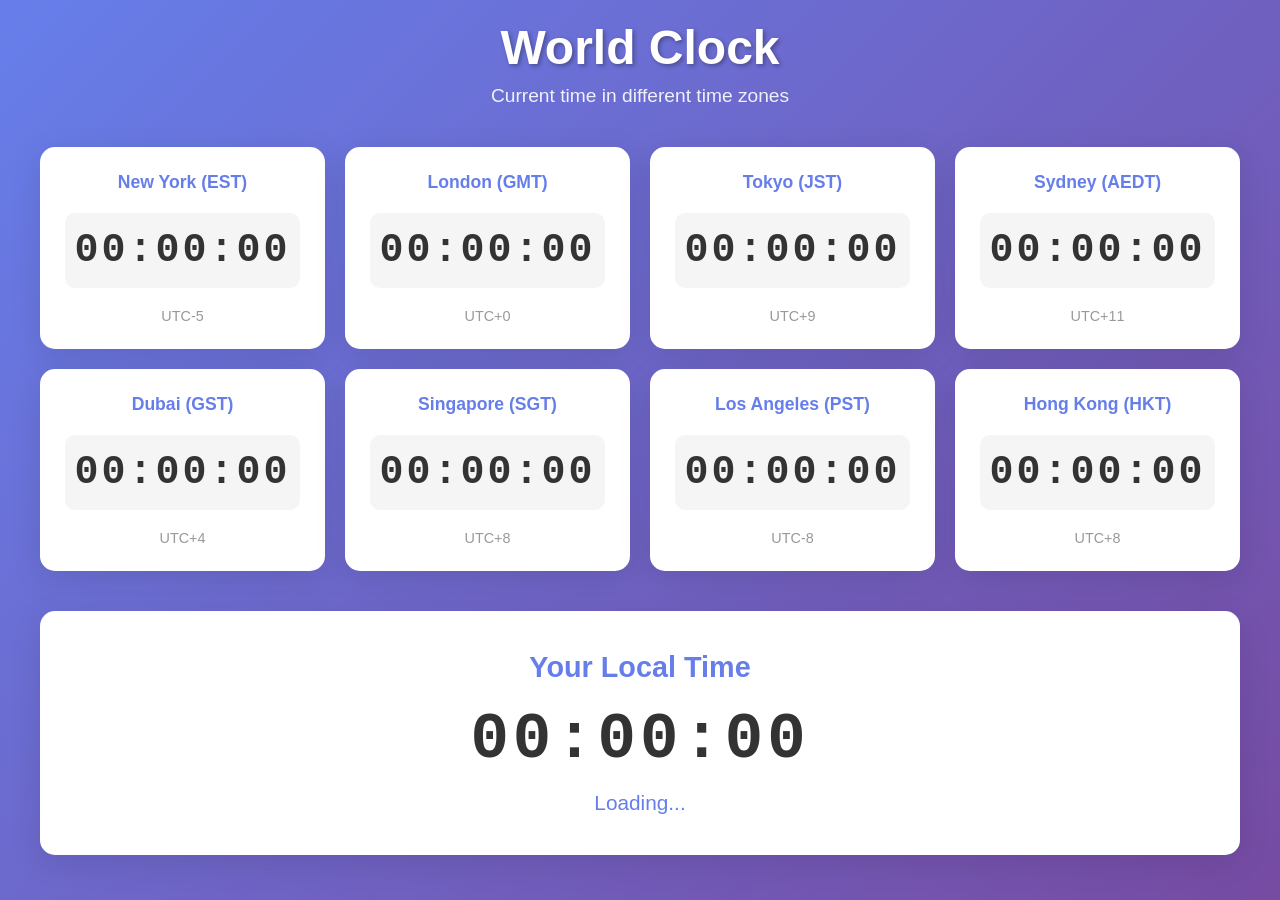
==== index.html @ d89def89 "Add digital clock with multiple time zones" ====
<!DOCTYPE html>
<html lang="en">
<head>
    <meta charset="UTF-8">
    <meta name="viewport" content="width=device-width, initial-scale=1.0">
    <title>Digital Clock - Multiple Time Zones</title>
    <link rel="stylesheet" href="styles.css">
</head>
<body>
    <div class="container">
        <h1>World Clock</h1>
        <p class="subtitle">Current time in different time zones</p>
        
        <div class="clocks-grid">
            <div class="clock-card">
                <div class="timezone-name">New York (EST)</div>
                <div class="clock" id="clock-newyork">00:00:00</div>
                <div class="timezone-offset">UTC-5</div>
            </div>
            
            <div class="clock-card">
                <div class="timezone-name">London (GMT)</div>
                <div class="clock" id="clock-london">00:00:00</div>
                <div class="timezone-offset">UTC+0</div>
            </div>
            
            <div class="clock-card">
                <div class="timezone-name">Tokyo (JST)</div>
                <div class="clock" id="clock-tokyo">00:00:00</div>
                <div class="timezone-offset">UTC+9</div>
            </div>
            
            <div class="clock-card">
                <div class="timezone-name">Sydney (AEDT)</div>
                <div class="clock" id="clock-sydney">00:00:00</div>
                <div class="timezone-offset">UTC+11</div>
            </div>
            
            <div class="clock-card">
                <div class="timezone-name">Dubai (GST)</div>
                <div class="clock" id="clock-dubai">00:00:00</div>
                <div class="timezone-offset">UTC+4</div>
            </div>
            
            <div class="clock-card">
                <div class="timezone-name">Singapore (SGT)</div>
                <div class="clock" id="clock-singapore">00:00:00</div>
                <div class="timezone-offset">UTC+8</div>
            </div>
            
            <div class="clock-card">
                <div class="timezone-name">Los Angeles (PST)</div>
                <div class="clock" id="clock-losangeles">00:00:00</div>
                <div class="timezone-offset">UTC-8</div>
            </div>
            
            <div class="clock-card">
                <div class="timezone-name">Hong Kong (HKT)</div>
                <div class="clock" id="clock-hongkong">00:00:00</div>
                <div class="timezone-offset">UTC+8</div>
            </div>
        </div>
        
        <div class="local-time">
            <h2>Your Local Time</h2>
            <div class="local-clock">
                <div class="time" id="local-time">00:00:00</div>
                <div class="date" id="local-date">Loading...</div>
            </div>
        </div>
    </div>
    
    <script src="script.js"></script>
</body>
</html>
---- styles.css ----
* {
    margin: 0;
    padding: 0;
    box-sizing: border-box;
}

body {
    font-family: 'Segoe UI', Tahoma, Geneva, Verdana, sans-serif;
    background: linear-gradient(135deg, #667eea 0%, #764ba2 100%);
    min-height: 100vh;
    padding: 20px;
    color: #333;
}

.container {
    max-width: 1200px;
    margin: 0 auto;
}

h1 {
    text-align: center;
    color: white;
    font-size: 3em;
    margin-bottom: 10px;
    text-shadow: 2px 2px 4px rgba(0, 0, 0, 0.3);
    animation: slideDown 0.6s ease-out;
}

.subtitle {
    text-align: center;
    color: rgba(255, 255, 255, 0.9);
    font-size: 1.2em;
    margin-bottom: 40px;
    animation: slideDown 0.8s ease-out;
}

@keyframes slideDown {
    from {
        opacity: 0;
        transform: translateY(-30px);
    }
    to {
        opacity: 1;
        transform: translateY(0);
    }
}

.clocks-grid {
    display: grid;
    grid-template-columns: repeat(auto-fit, minmax(250px, 1fr));
    gap: 20px;
    margin-bottom: 40px;
    animation: fadeIn 0.8s ease-out 0.2s both;
}

@keyframes fadeIn {
    from {
        opacity: 0;
    }
    to {
        opacity: 1;
    }
}

.clock-card {
    background: white;
    border-radius: 15px;
    padding: 25px;
    box-shadow: 0 8px 32px rgba(0, 0, 0, 0.1);
    text-align: center;
    transition: all 0.3s ease;
}

.clock-card:hover {
    transform: translateY(-5px);
    box-shadow: 0 12px 40px rgba(0, 0, 0, 0.2);
}

.timezone-name {
    font-size: 1.1em;
    font-weight: 600;
    color: #667eea;
    margin-bottom: 15px;
}

.clock {
    font-size: 2.5em;
    font-weight: bold;
    color: #333;
    font-family: 'Courier New', monospace;
    letter-spacing: 3px;
    margin: 20px 0;
    min-height: 70px;
    display: flex;
    align-items: center;
    justify-content: center;
    background: #f5f5f5;
    border-radius: 10px;
    padding: 15px;
}

.timezone-offset {
    font-size: 0.9em;
    color: #999;
    margin-top: 10px;
}

.local-time {
    background: white;
    border-radius: 15px;
    padding: 40px;
    text-align: center;
    box-shadow: 0 8px 32px rgba(0, 0, 0, 0.1);
    animation: fadeIn 0.8s ease-out 0.4s both;
}

.local-time h2 {
    color: #667eea;
    margin-bottom: 20px;
    font-size: 1.8em;
}

.local-clock {
    display: flex;
    flex-direction: column;
    align-items: center;
    gap: 15px;
}

.local-clock .time {
    font-size: 4em;
    font-weight: bold;
    color: #333;
    font-family: 'Courier New', monospace;
    letter-spacing: 4px;
}

.local-clock .date {
    font-size: 1.3em;
    color: #667eea;
    font-weight: 500;
}

/* Responsive Design */
@media (max-width: 768px) {
    h1 {
        font-size: 2em;
    }

    .clocks-grid {
        grid-template-columns: repeat(auto-fit, minmax(200px, 1fr));
        gap: 15px;
    }

    .clock {
        font-size: 1.8em;
    }

    .local-clock .time {
        font-size: 2.5em;
    }

    .local-clock .date {
        font-size: 1em;
    }
}

@media (max-width: 480px) {
    h1 {
        font-size: 1.5em;
    }

    .clocks-grid {
        grid-template-columns: 1fr;
    }

    .clock {
        font-size: 1.5em;
    }

    .local-clock .time {
        font-size: 2em;
    }
}
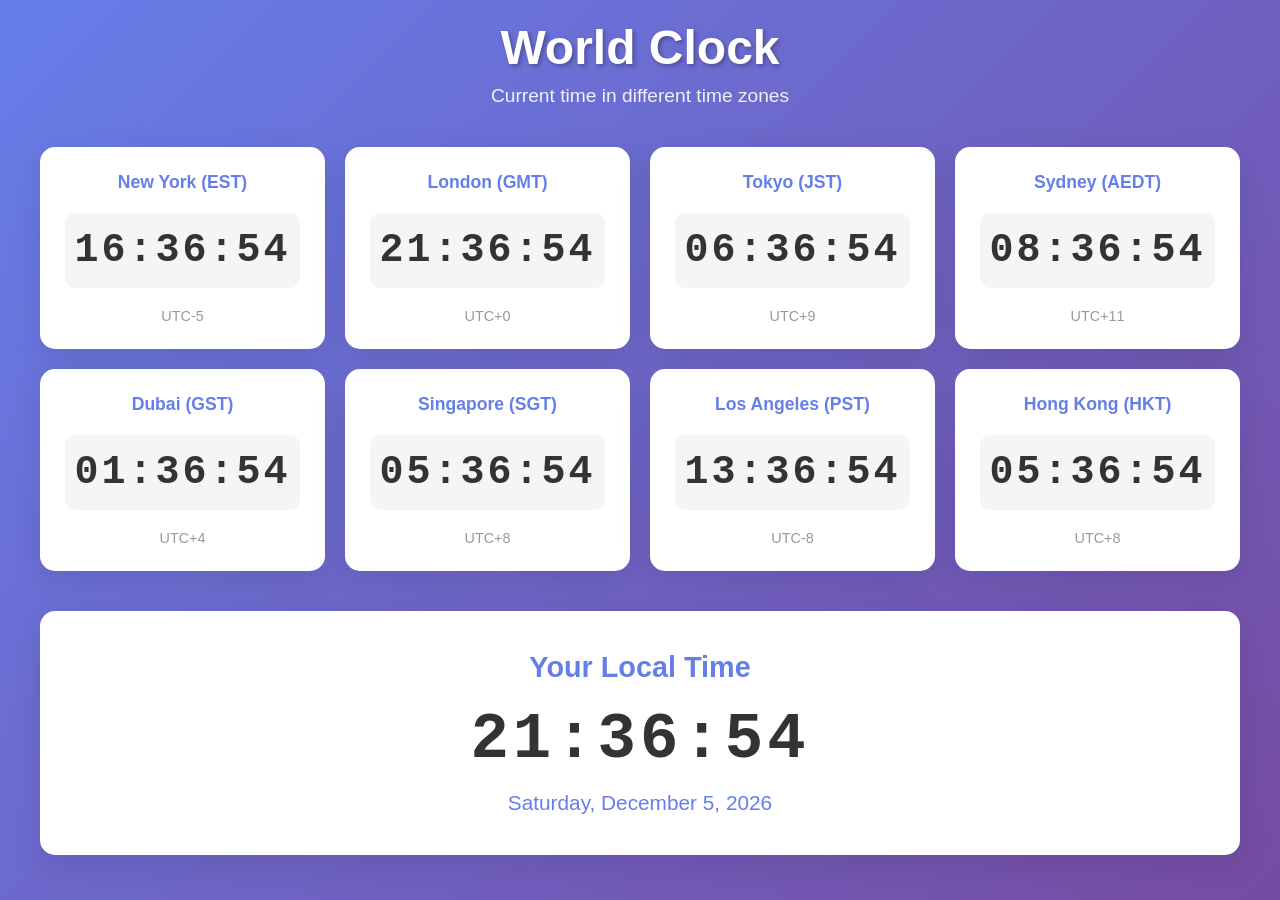
==== commit 03d75d4e: "Replace with single HTML file - all code inline to avoid loading restrictions" ====
--- a/index.html
+++ b/index.html
@@ -4,7 +4,191 @@
     <meta charset="UTF-8">
     <meta name="viewport" content="width=device-width, initial-scale=1.0">
     <title>Digital Clock - Multiple Time Zones</title>
-    <link rel="stylesheet" href="styles.css">
+    <style>
+        * {
+            margin: 0;
+            padding: 0;
+            box-sizing: border-box;
+        }
+
+        body {
+            font-family: 'Segoe UI', Tahoma, Geneva, Verdana, sans-serif;
+            background: linear-gradient(135deg, #667eea 0%, #764ba2 100%);
+            min-height: 100vh;
+            padding: 20px;
+            color: #333;
+        }
+
+        .container {
+            max-width: 1200px;
+            margin: 0 auto;
+        }
+
+        h1 {
+            text-align: center;
+            color: white;
+            font-size: 3em;
+            margin-bottom: 10px;
+            text-shadow: 2px 2px 4px rgba(0, 0, 0, 0.3);
+            animation: slideDown 0.6s ease-out;
+        }
+
+        .subtitle {
+            text-align: center;
+            color: rgba(255, 255, 255, 0.9);
+            font-size: 1.2em;
+            margin-bottom: 40px;
+            animation: slideDown 0.8s ease-out;
+        }
+
+        @keyframes slideDown {
+            from {
+                opacity: 0;
+                transform: translateY(-30px);
+            }
+            to {
+                opacity: 1;
+                transform: translateY(0);
+            }
+        }
+
+        .clocks-grid {
+            display: grid;
+            grid-template-columns: repeat(auto-fit, minmax(250px, 1fr));
+            gap: 20px;
+            margin-bottom: 40px;
+            animation: fadeIn 0.8s ease-out 0.2s both;
+        }
+
+        @keyframes fadeIn {
+            from {
+                opacity: 0;
+            }
+            to {
+                opacity: 1;
+            }
+        }
+
+        .clock-card {
+            background: white;
+            border-radius: 15px;
+            padding: 25px;
+            box-shadow: 0 8px 32px rgba(0, 0, 0, 0.1);
+            text-align: center;
+            transition: all 0.3s ease;
+        }
+
+        .clock-card:hover {
+            transform: translateY(-5px);
+            box-shadow: 0 12px 40px rgba(0, 0, 0, 0.2);
+        }
+
+        .timezone-name {
+            font-size: 1.1em;
+            font-weight: 600;
+            color: #667eea;
+            margin-bottom: 15px;
+        }
+
+        .clock {
+            font-size: 2.5em;
+            font-weight: bold;
+            color: #333;
+            font-family: 'Courier New', monospace;
+            letter-spacing: 3px;
+            margin: 20px 0;
+            min-height: 70px;
+            display: flex;
+            align-items: center;
+            justify-content: center;
+            background: #f5f5f5;
+            border-radius: 10px;
+            padding: 15px;
+        }
+
+        .timezone-offset {
+            font-size: 0.9em;
+            color: #999;
+            margin-top: 10px;
+        }
+
+        .local-time {
+            background: white;
+            border-radius: 15px;
+            padding: 40px;
+            text-align: center;
+            box-shadow: 0 8px 32px rgba(0, 0, 0, 0.1);
+            animation: fadeIn 0.8s ease-out 0.4s both;
+        }
+
+        .local-time h2 {
+            color: #667eea;
+            margin-bottom: 20px;
+            font-size: 1.8em;
+        }
+
+        .local-clock {
+            display: flex;
+            flex-direction: column;
+            align-items: center;
+            gap: 15px;
+        }
+
+        .local-clock .time {
+            font-size: 4em;
+            font-weight: bold;
+            color: #333;
+            font-family: 'Courier New', monospace;
+            letter-spacing: 4px;
+        }
+
+        .local-clock .date {
+            font-size: 1.3em;
+            color: #667eea;
+            font-weight: 500;
+        }
+
+        @media (max-width: 768px) {
+            h1 {
+                font-size: 2em;
+            }
+
+            .clocks-grid {
+                grid-template-columns: repeat(auto-fit, minmax(200px, 1fr));
+                gap: 15px;
+            }
+
+            .clock {
+                font-size: 1.8em;
+            }
+
+            .local-clock .time {
+                font-size: 2.5em;
+            }
+
+            .local-clock .date {
+                font-size: 1em;
+            }
+        }
+
+        @media (max-width: 480px) {
+            h1 {
+                font-size: 1.5em;
+            }
+
+            .clocks-grid {
+                grid-template-columns: 1fr;
+            }
+
+            .clock {
+                font-size: 1.5em;
+            }
+
+            .local-clock .time {
+                font-size: 2em;
+            }
+        }
+    </style>
 </head>
 <body>
     <div class="container">
@@ -69,7 +253,63 @@
             </div>
         </div>
     </div>
-    
-    <script src="script.js"></script>
+
+    <script>
+        function updateClock() {
+            var now = new Date();
+            
+            var timezones = [
+                { id: 'newyork', offset: -5 },
+                { id: 'london', offset: 0 },
+                { id: 'tokyo', offset: 9 },
+                { id: 'sydney', offset: 11 },
+                { id: 'dubai', offset: 4 },
+                { id: 'singapore', offset: 8 },
+                { id: 'losangeles', offset: -8 },
+                { id: 'hongkong', offset: 8 }
+            ];
+            
+            for (var i = 0; i < timezones.length; i++) {
+                var tz = timezones[i];
+                var utc = now.getTime() + now.getTimezoneOffset() * 60000;
+                var tzTime = new Date(utc + (3600000 * tz.offset));
+                
+                var hours = tzTime.getHours().toString();
+                var minutes = tzTime.getMinutes().toString();
+                var seconds = tzTime.getSeconds().toString();
+                
+                if (hours.length === 1) hours = '0' + hours;
+                if (minutes.length === 1) minutes = '0' + minutes;
+                if (seconds.length === 1) seconds = '0' + seconds;
+                
+                var element = document.getElementById('clock-' + tz.id);
+                if (element) {
+                    element.textContent = hours + ':' + minutes + ':' + seconds;
+                }
+            }
+            
+            var localHours = now.getHours().toString();
+            var localMinutes = now.getMinutes().toString();
+            var localSeconds = now.getSeconds().toString();
+            
+            if (localHours.length === 1) localHours = '0' + localHours;
+            if (localMinutes.length === 1) localMinutes = '0' + localMinutes;
+            if (localSeconds.length === 1) localSeconds = '0' + localSeconds;
+            
+            var localTimeElement = document.getElementById('local-time');
+            if (localTimeElement) {
+                localTimeElement.textContent = localHours + ':' + localMinutes + ':' + localSeconds;
+            }
+            
+            var dateElement = document.getElementById('local-date');
+            if (dateElement) {
+                var options = { weekday: 'long', year: 'numeric', month: 'long', day: 'numeric' };
+                dateElement.textContent = now.toLocaleDateString('en-US', options);
+            }
+        }
+
+        updateClock();
+        setInterval(updateClock, 1000);
+    </script>
 </body>
-</html>+</html>
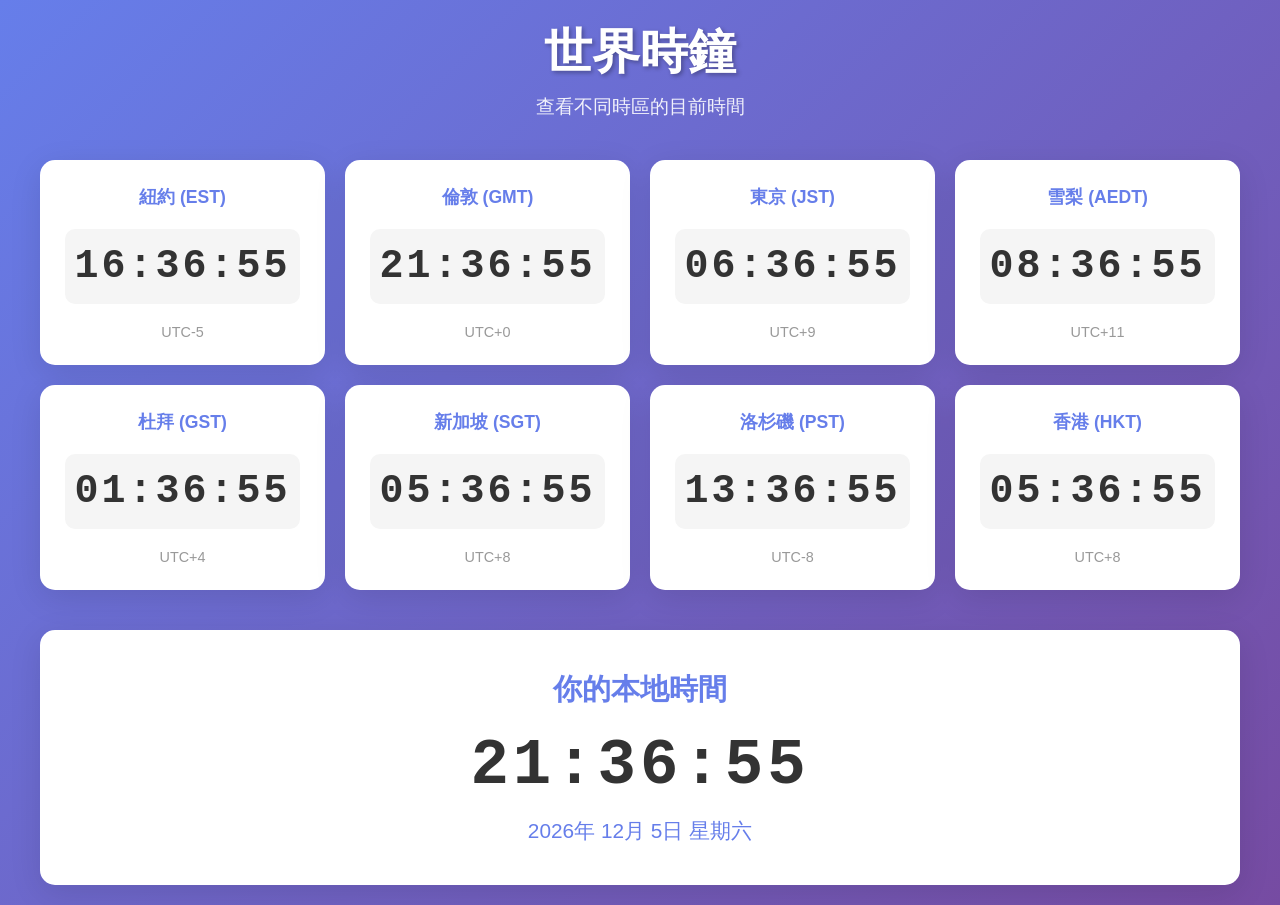
==== commit 2a36409a: "Change all text to Traditional Chinese" ====
--- a/index.html
+++ b/index.html
@@ -1,9 +1,9 @@
 <!DOCTYPE html>
-<html lang="en">
+<html lang="zh-TW">
 <head>
     <meta charset="UTF-8">
     <meta name="viewport" content="width=device-width, initial-scale=1.0">
-    <title>Digital Clock - Multiple Time Zones</title>
+    <title>數位時鐘 - 多個時區</title>
     <style>
         * {
             margin: 0;
@@ -192,64 +192,64 @@
 </head>
 <body>
     <div class="container">
-        <h1>World Clock</h1>
-        <p class="subtitle">Current time in different time zones</p>
+        <h1>世界時鐘</h1>
+        <p class="subtitle">查看不同時區的目前時間</p>
         
         <div class="clocks-grid">
             <div class="clock-card">
-                <div class="timezone-name">New York (EST)</div>
+                <div class="timezone-name">紐約 (EST)</div>
                 <div class="clock" id="clock-newyork">00:00:00</div>
                 <div class="timezone-offset">UTC-5</div>
             </div>
             
             <div class="clock-card">
-                <div class="timezone-name">London (GMT)</div>
+                <div class="timezone-name">倫敦 (GMT)</div>
                 <div class="clock" id="clock-london">00:00:00</div>
                 <div class="timezone-offset">UTC+0</div>
             </div>
             
             <div class="clock-card">
-                <div class="timezone-name">Tokyo (JST)</div>
+                <div class="timezone-name">東京 (JST)</div>
                 <div class="clock" id="clock-tokyo">00:00:00</div>
                 <div class="timezone-offset">UTC+9</div>
             </div>
             
             <div class="clock-card">
-                <div class="timezone-name">Sydney (AEDT)</div>
+                <div class="timezone-name">雪梨 (AEDT)</div>
                 <div class="clock" id="clock-sydney">00:00:00</div>
                 <div class="timezone-offset">UTC+11</div>
             </div>
             
             <div class="clock-card">
-                <div class="timezone-name">Dubai (GST)</div>
+                <div class="timezone-name">杜拜 (GST)</div>
                 <div class="clock" id="clock-dubai">00:00:00</div>
                 <div class="timezone-offset">UTC+4</div>
             </div>
             
             <div class="clock-card">
-                <div class="timezone-name">Singapore (SGT)</div>
+                <div class="timezone-name">新加坡 (SGT)</div>
                 <div class="clock" id="clock-singapore">00:00:00</div>
                 <div class="timezone-offset">UTC+8</div>
             </div>
             
             <div class="clock-card">
-                <div class="timezone-name">Los Angeles (PST)</div>
+                <div class="timezone-name">洛杉磯 (PST)</div>
                 <div class="clock" id="clock-losangeles">00:00:00</div>
                 <div class="timezone-offset">UTC-8</div>
             </div>
             
             <div class="clock-card">
-                <div class="timezone-name">Hong Kong (HKT)</div>
+                <div class="timezone-name">香港 (HKT)</div>
                 <div class="clock" id="clock-hongkong">00:00:00</div>
                 <div class="timezone-offset">UTC+8</div>
             </div>
         </div>
         
         <div class="local-time">
-            <h2>Your Local Time</h2>
+            <h2>你的本地時間</h2>
             <div class="local-clock">
                 <div class="time" id="local-time">00:00:00</div>
-                <div class="date" id="local-date">Loading...</div>
+                <div class="date" id="local-date">載入中...</div>
             </div>
         </div>
     </div>
@@ -303,8 +303,13 @@
             
             var dateElement = document.getElementById('local-date');
             if (dateElement) {
-                var options = { weekday: 'long', year: 'numeric', month: 'long', day: 'numeric' };
-                dateElement.textContent = now.toLocaleDateString('en-US', options);
+                var weekdays = ['星期日', '星期一', '星期二', '星期三', '星期四', '星期五', '星期六'];
+                var months = ['1月', '2月', '3月', '4月', '5月', '6月', '7月', '8月', '9月', '10月', '11月', '12月'];
+                var weekday = weekdays[now.getDay()];
+                var month = months[now.getMonth()];
+                var date = now.getDate();
+                var year = now.getFullYear();
+                dateElement.textContent = year + '年 ' + month + ' ' + date + '日 ' + weekday;
             }
         }
 
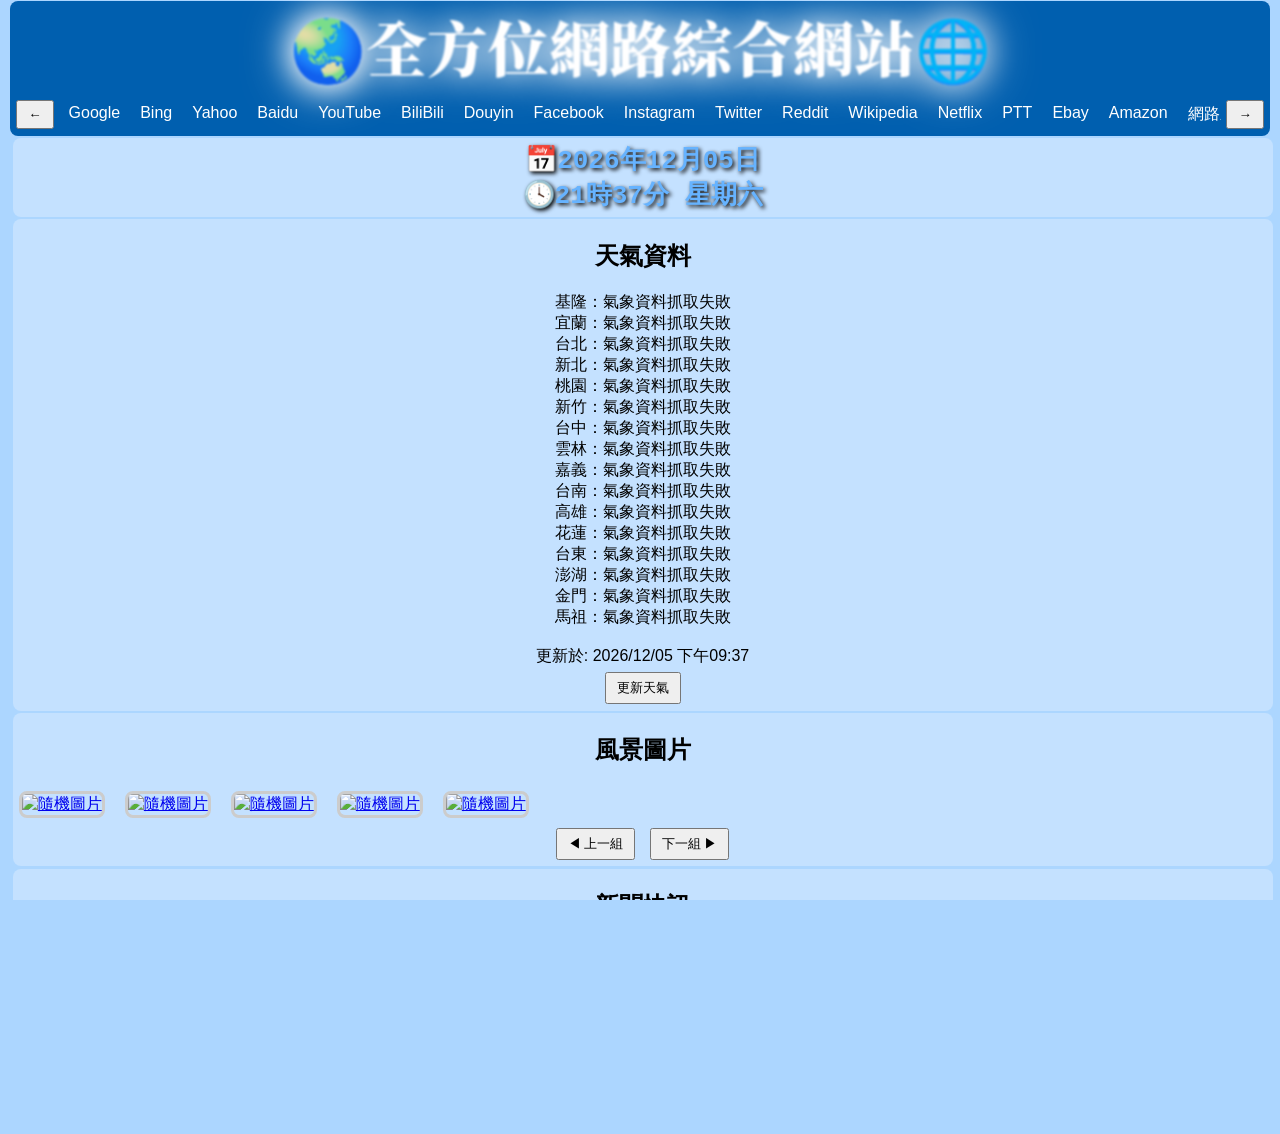
==== commit 10522a81: "Add files via upload" ====
--- a/index.html
+++ b/index.html
@@ -1,320 +1,695 @@
-<!DOCTYPE html>
-<html lang="zh-TW">
-<head>
-    <meta charset="UTF-8">
-    <meta name="viewport" content="width=device-width, initial-scale=1.0">
-    <title>數位時鐘 - 多個時區</title>
-    <style>
-        * {
-            margin: 0;
-            padding: 0;
-            box-sizing: border-box;
-        }
-
-        body {
-            font-family: 'Segoe UI', Tahoma, Geneva, Verdana, sans-serif;
-            background: linear-gradient(135deg, #667eea 0%, #764ba2 100%);
-            min-height: 100vh;
-            padding: 20px;
-            color: #333;
-        }
-
-        .container {
-            max-width: 1200px;
-            margin: 0 auto;
-        }
-
-        h1 {
-            text-align: center;
-            color: white;
-            font-size: 3em;
-            margin-bottom: 10px;
-            text-shadow: 2px 2px 4px rgba(0, 0, 0, 0.3);
-            animation: slideDown 0.6s ease-out;
-        }
-
-        .subtitle {
-            text-align: center;
-            color: rgba(255, 255, 255, 0.9);
-            font-size: 1.2em;
-            margin-bottom: 40px;
-            animation: slideDown 0.8s ease-out;
-        }
-
-        @keyframes slideDown {
-            from {
-                opacity: 0;
-                transform: translateY(-30px);
-            }
-            to {
-                opacity: 1;
-                transform: translateY(0);
-            }
-        }
-
-        .clocks-grid {
-            display: grid;
-            grid-template-columns: repeat(auto-fit, minmax(250px, 1fr));
-            gap: 20px;
-            margin-bottom: 40px;
-            animation: fadeIn 0.8s ease-out 0.2s both;
-        }
-
-        @keyframes fadeIn {
-            from {
-                opacity: 0;
-            }
-            to {
-                opacity: 1;
-            }
-        }
-
-        .clock-card {
-            background: white;
-            border-radius: 15px;
-            padding: 25px;
-            box-shadow: 0 8px 32px rgba(0, 0, 0, 0.1);
-            text-align: center;
-            transition: all 0.3s ease;
-        }
-
-        .clock-card:hover {
-            transform: translateY(-5px);
-            box-shadow: 0 12px 40px rgba(0, 0, 0, 0.2);
-        }
-
-        .timezone-name {
-            font-size: 1.1em;
-            font-weight: 600;
-            color: #667eea;
-            margin-bottom: 15px;
-        }
-
-        .clock {
-            font-size: 2.5em;
-            font-weight: bold;
-            color: #333;
-            font-family: 'Courier New', monospace;
-            letter-spacing: 3px;
-            margin: 20px 0;
-            min-height: 70px;
-            display: flex;
-            align-items: center;
-            justify-content: center;
-            background: #f5f5f5;
-            border-radius: 10px;
-            padding: 15px;
-        }
-
-        .timezone-offset {
-            font-size: 0.9em;
-            color: #999;
-            margin-top: 10px;
-        }
-
-        .local-time {
-            background: white;
-            border-radius: 15px;
-            padding: 40px;
-            text-align: center;
-            box-shadow: 0 8px 32px rgba(0, 0, 0, 0.1);
-            animation: fadeIn 0.8s ease-out 0.4s both;
-        }
-
-        .local-time h2 {
-            color: #667eea;
-            margin-bottom: 20px;
-            font-size: 1.8em;
-        }
-
-        .local-clock {
-            display: flex;
-            flex-direction: column;
-            align-items: center;
-            gap: 15px;
-        }
-
-        .local-clock .time {
-            font-size: 4em;
-            font-weight: bold;
-            color: #333;
-            font-family: 'Courier New', monospace;
-            letter-spacing: 4px;
-        }
-
-        .local-clock .date {
-            font-size: 1.3em;
-            color: #667eea;
-            font-weight: 500;
-        }
-
-        @media (max-width: 768px) {
-            h1 {
-                font-size: 2em;
-            }
-
-            .clocks-grid {
-                grid-template-columns: repeat(auto-fit, minmax(200px, 1fr));
-                gap: 15px;
-            }
-
-            .clock {
-                font-size: 1.8em;
-            }
-
-            .local-clock .time {
-                font-size: 2.5em;
-            }
-
-            .local-clock .date {
-                font-size: 1em;
-            }
-        }
-
-        @media (max-width: 480px) {
-            h1 {
-                font-size: 1.5em;
-            }
-
-            .clocks-grid {
-                grid-template-columns: 1fr;
-            }
-
-            .clock {
-                font-size: 1.5em;
-            }
-
-            .local-clock .time {
-                font-size: 2em;
-            }
-        }
-    </style>
-</head>
-<body>
-    <div class="container">
-        <h1>世界時鐘</h1>
-        <p class="subtitle">查看不同時區的目前時間</p>
-        
-        <div class="clocks-grid">
-            <div class="clock-card">
-                <div class="timezone-name">紐約 (EST)</div>
-                <div class="clock" id="clock-newyork">00:00:00</div>
-                <div class="timezone-offset">UTC-5</div>
-            </div>
-            
-            <div class="clock-card">
-                <div class="timezone-name">倫敦 (GMT)</div>
-                <div class="clock" id="clock-london">00:00:00</div>
-                <div class="timezone-offset">UTC+0</div>
-            </div>
-            
-            <div class="clock-card">
-                <div class="timezone-name">東京 (JST)</div>
-                <div class="clock" id="clock-tokyo">00:00:00</div>
-                <div class="timezone-offset">UTC+9</div>
-            </div>
-            
-            <div class="clock-card">
-                <div class="timezone-name">雪梨 (AEDT)</div>
-                <div class="clock" id="clock-sydney">00:00:00</div>
-                <div class="timezone-offset">UTC+11</div>
-            </div>
-            
-            <div class="clock-card">
-                <div class="timezone-name">杜拜 (GST)</div>
-                <div class="clock" id="clock-dubai">00:00:00</div>
-                <div class="timezone-offset">UTC+4</div>
-            </div>
-            
-            <div class="clock-card">
-                <div class="timezone-name">新加坡 (SGT)</div>
-                <div class="clock" id="clock-singapore">00:00:00</div>
-                <div class="timezone-offset">UTC+8</div>
-            </div>
-            
-            <div class="clock-card">
-                <div class="timezone-name">洛杉磯 (PST)</div>
-                <div class="clock" id="clock-losangeles">00:00:00</div>
-                <div class="timezone-offset">UTC-8</div>
-            </div>
-            
-            <div class="clock-card">
-                <div class="timezone-name">香港 (HKT)</div>
-                <div class="clock" id="clock-hongkong">00:00:00</div>
-                <div class="timezone-offset">UTC+8</div>
-            </div>
-        </div>
-        
-        <div class="local-time">
-            <h2>你的本地時間</h2>
-            <div class="local-clock">
-                <div class="time" id="local-time">00:00:00</div>
-                <div class="date" id="local-date">載入中...</div>
-            </div>
-        </div>
-    </div>
-
-    <script>
-        function updateClock() {
-            var now = new Date();
-            
-            var timezones = [
-                { id: 'newyork', offset: -5 },
-                { id: 'london', offset: 0 },
-                { id: 'tokyo', offset: 9 },
-                { id: 'sydney', offset: 11 },
-                { id: 'dubai', offset: 4 },
-                { id: 'singapore', offset: 8 },
-                { id: 'losangeles', offset: -8 },
-                { id: 'hongkong', offset: 8 }
-            ];
-            
-            for (var i = 0; i < timezones.length; i++) {
-                var tz = timezones[i];
-                var utc = now.getTime() + now.getTimezoneOffset() * 60000;
-                var tzTime = new Date(utc + (3600000 * tz.offset));
-                
-                var hours = tzTime.getHours().toString();
-                var minutes = tzTime.getMinutes().toString();
-                var seconds = tzTime.getSeconds().toString();
-                
-                if (hours.length === 1) hours = '0' + hours;
-                if (minutes.length === 1) minutes = '0' + minutes;
-                if (seconds.length === 1) seconds = '0' + seconds;
-                
-                var element = document.getElementById('clock-' + tz.id);
-                if (element) {
-                    element.textContent = hours + ':' + minutes + ':' + seconds;
-                }
-            }
-            
-            var localHours = now.getHours().toString();
-            var localMinutes = now.getMinutes().toString();
-            var localSeconds = now.getSeconds().toString();
-            
-            if (localHours.length === 1) localHours = '0' + localHours;
-            if (localMinutes.length === 1) localMinutes = '0' + localMinutes;
-            if (localSeconds.length === 1) localSeconds = '0' + localSeconds;
-            
-            var localTimeElement = document.getElementById('local-time');
-            if (localTimeElement) {
-                localTimeElement.textContent = localHours + ':' + localMinutes + ':' + localSeconds;
-            }
-            
-            var dateElement = document.getElementById('local-date');
-            if (dateElement) {
-                var weekdays = ['星期日', '星期一', '星期二', '星期三', '星期四', '星期五', '星期六'];
-                var months = ['1月', '2月', '3月', '4月', '5月', '6月', '7月', '8月', '9月', '10月', '11月', '12月'];
-                var weekday = weekdays[now.getDay()];
-                var month = months[now.getMonth()];
-                var date = now.getDate();
-                var year = now.getFullYear();
-                dateElement.textContent = year + '年 ' + month + ' ' + date + '日 ' + weekday;
-            }
-        }
-
-        updateClock();
-        setInterval(updateClock, 1000);
-    </script>
-</body>
-</html>
+<!DOCTYPE html>
+<html lang="zh-TW">
+<head>
+<meta charset="UTF-8">
+<meta name="viewport" content="width=device-width, initial-scale=1, maximum-scale=1, user-scalable=no">
+<link href="https://fonts.googleapis.com/css2?family=Noto+Sans+TC:wght@400;700;900&display=swap" rel="stylesheet">
+<link href="https://fonts.googleapis.com/css2?family=Noto+Serif+TC:wght@400;700;900&display=swap" rel="stylesheet">
+<title>🌏全方位網路綜合網站🌐</title>
+<style>
+    body {
+      font-family: sans-serif;
+      margin: 0;
+      background: #ACD6FF;
+      display: flex;
+      justify-content: center;
+      align-items: flex-start;
+    }
+    .container {
+      width: 100%;
+      margin-top: 1px;
+      padding: 0 10px;
+      box-sizing: border-box;
+    }
+    header {
+      background: #005FAF;
+      color: #fff;
+      padding: 0.1vw;
+      text-align: center;
+      border-radius: 8px;
+    }
+    nav a {
+      margin: 0 10px;
+      color: #fff;
+      text-decoration: none;
+    }
+    
+    h1 {
+  margin-top: 0 !important;   /* 強制把上方間距設為 0 */
+  margin-bottom: 0.1em !important; /* 視需要調整下方間距 */
+  filter: blur(1.3px); /* 減少模糊，粗細更清楚 */
+  font-size: 3.8em;
+  font-weight: 900; /* 使用 Montserrat 的特粗字重 */
+  font-family: "Noto Sans TC", "Noto Serif TC", "Microsoft JhengHei", "PingFang TC", sans-serif;
+  animation: colorchange 20s infinite;
+  z-index: 2;
+  text-shadow: 0 0 30px currentColor, 0 0 50px currentColor;
+}
+  @keyframes colorchange {
+  0%   { color: #ff6666; }   /* 淺紅 */
+  5%   { color: #ff9966; }   /* 橘粉 */
+  10%  { color: #ffcc66; }   /* 金黃 */
+  15%  { color: #ffee66; }   /* 淺黃 */
+  20%  { color: #ff66aa; }   /* 桃紅 */
+  25%  { color: #ff99cc; }   /* 粉紅 */
+  30%  { color: #ffccff; }   /* 淡粉紫 */
+  35%  { color: #cc99ff; }   /* 淺紫 */
+  40%  { color: #b3c6ff; }   /* 淡藍紫 (比9999ff更亮) */
+  45%  { color: #99ccff; }   /* 淺亮藍 */
+  50%  { color: #aaddff; }   /* 天空藍 (取代偏暗6699ff) */
+  55%  { color: #cceeff; }   /* 淡冰藍 (取代偏綠66ffff) */
+  60%  { color: #99ffff; }   /* 冰藍 */
+  65%  { color: #ccffff; }   /* 淺水藍 */
+  70%  { color: #e6ffff; }   /* 幾乎白的藍 */
+  75%  { color: #ffccdd; }   /* 淡粉白 */
+  80%  { color: #ffddee; }   /* 淡紫粉 */
+  85%  { color: #ffeeff; }   /* 淡紫白 */
+  90%  { color: #fff0f5; }   /* 淺玫瑰白 */
+  95%  { color: #ffe6f2; }   /* 淡粉白亮色 */
+  100% { color: #ff6666; }   /* 回到淺紅 */
+  }
+    
+    .card {
+      background: #C4E1FF;
+      padding: 0.1vw;
+      margin: 0.2vw;
+      border-radius: 8px;
+      text-align: center;
+      width: 100%;
+      box-sizing: border-box;
+    }
+  #gallery {
+  display: flex;
+  gap: 10px;
+  flex-wrap: nowrap;   /* 不換行 */
+  overflow-x: auto;    /* ✅ 改成橫向捲動 */
+}
+  #gallery img {
+  width: 280px;        /* 固定寬度，避免太窄 */
+  height: 230px;
+  object-fit: cover;
+  border: 3px solid #ccc;
+  border-radius: 8px;
+}
+
+
+    button {
+      margin: 5px;
+      padding: 5px 10px;
+    }
+    textarea {
+      width: 100%;
+      height: 100px;
+    }
+    /* 摺疊 Summary JSON 美化 */
+    .json-summary summary {
+      cursor: pointer;
+      padding: 8px;
+      font-weight: bold;
+      background: #C4E1FF;
+      border-radius: 5px;
+      transition: background 0.3s;
+    }
+    .json-summary summary:hover {
+      background: #e0e0e0;
+    }
+    .json-summary[open] summary {
+      background: #cce5ff;
+    }
+    .json-summary summary::marker {
+      content: "▶ ";
+    }
+    .json-summary[open] summary::marker {
+      content: "▼ ";
+    }
+    .json-summary textarea {
+      width: 100%;
+      height: 120px;
+      margin-top: 10px;
+      border: 1px solid #aaa;
+      border-radius: 5px;
+      padding: 8px;
+      font-family: monospace;
+    }
+    
+    .nav-container {
+    display: flex;
+    align-items: center;
+  }
+  #quick-links {
+  width: 100%;       /* 撐滿整個可用寬度 */
+  display: flex;
+  overflow-x: auto;  /* 保留橫向捲動 */
+  white-space: nowrap;
+  scroll-behavior: smooth;
+  scrollbar-width: none; /* Firefox 隱藏捲軸 */
+  -ms-overflow-style: none; /* IE/Edge 舊版 */
+}
+#quick-links::-webkit-scrollbar {
+  display: none; /* Chrome / Edge 新版 */
+}
+
+
+/* Reset */
+html,body {
+height:100%;
+  overflow-x: hidden;   /* 禁止橫向滾動 */
+  overflow-y: auto;     /* ✅ 允許垂直滾動 */
+}
+
+
+/* 📱 小型手機（小於 480px） */
+@media (max-width: 479px) {
+  .toolbar {
+    flex-direction: column;
+    gap: 6px;
+  }
+  .toolbar select,
+  .toolbar input,
+  .toolbar button {
+    width: 100%;
+  }
+  table {
+    font-size: 13px;
+  }
+  #container {
+    grid-template-columns: 1fr;
+  }
+  #sidebar {
+    position: absolute;
+    top: 42px;
+    left: 0;
+    right: 0;
+    height: 40%;
+    background: #fff;
+    z-index: 1000;
+    border-right: none;
+    border-top: 1px solid #ddd;
+  }
+  #map {
+    height: calc(100vh - 42px);
+  }
+  header > * {
+    flex: 1 1 100%;
+  }
+}
+/* 📱 中型手機（480px 到 767px） */
+@media (min-width: 480px) and (max-width: 767px) {
+  .toolbar {
+    flex-direction: column;
+    gap: 8px;
+  }
+  .toolbar select,
+  .toolbar input,
+  .toolbar button {
+    width: 100%;
+  }
+  table {
+    font-size: 14px;
+  }
+  #container {
+    grid-template-columns: 1fr;
+  }
+  #sidebar {
+    position: absolute;
+    top: 42px;
+    left: 0;
+    right: 0;
+    height: 40%;
+    background: #fff;
+    z-index: 1000;
+    border-right: none;
+    border-top: 1px solid #ddd;
+  }
+  #map {
+    height: calc(100vh - 42px);
+  }
+  header > * {
+    flex: 1 1 100%;
+  }
+}
+/* 📱 大型手機／小平板（768px 到 1023px） */
+@media (min-width: 768px) and (max-width: 1023px) {
+  .toolbar {
+    flex-direction: row;
+    gap: 12px;
+  }
+  .toolbar select,
+  .toolbar input,
+  .toolbar button {
+    width: auto;
+  }
+  table {
+    font-size: 15px;
+  }
+  #container {
+    grid-template-columns: 1fr;
+  }
+  #sidebar {
+    position: absolute;
+    top: 42px;
+    left: 0;
+    right: 0;
+    height: 40%;
+    background: #fff;
+    z-index: 1000;
+    border-right: none;
+    border-top: 1px solid #ddd;
+  }
+  #map {
+    height: calc(100vh - 42px);
+  }
+  header > * {
+    flex: 1 1 100%;
+  }
+}
+</style>
+</head>
+<body>
+<div class="container">
+<header>
+<h1>🌏全方位網路綜合網站🌐</h1>
+<div class="nav-container">
+<button id="scroll-left">←</button>
+<nav id="quick-links"></nav>
+<button id="scroll-right">→</button>
+</div>
+</header>
+<main>
+<section class="card">
+<div id="dashboard" style="width:80%;margin:3px auto;padding:0px;
+border:none;background:transparent;color:#66B3FF;font-family:monospace;
+text-align:center;font-size:26px;font-weight:bold;opacity:1;
+text-shadow:2px 2px 4px #000;">
+<span id="time">現在時間：--</span>
+</div>
+</section>
+
+      <section class="card">
+        <h2>天氣資料</h2>
+        <div id="weatherData"></div>
+        <button onclick="loadWeatherData()">更新天氣</button>
+      </section>
+
+      <section class="card">
+      <h2>風景圖片</h2>
+      <div id="gallery"></div>
+      <div class="gallery-controls">
+      <button onclick="prevImages()">&#9664; 上一組</button>
+      <button onclick="nextImages()">下一組 &#9654;</button>
+      </div>
+      </section>
+
+      <section class="card">
+        <h2>新聞快訊</h2>
+        <input id="searchInput" placeholder="搜尋新聞..." />
+        <button onclick="searchNews()">搜尋</button>
+        <button onclick="clearSearch()">返回</button>
+        <ul id="rssList"></ul>
+        <div id="pagination"></div>
+      </section>
+
+<section class="card">
+<h2>收藏功能</h2>
+<!-- 摺疊 Summary JSON -->
+<details class="json-summary">
+<summary>📂（點我展開 / 收合）</summary>
+<button onclick="clearFavorites()">清除收藏</button>
+<button onclick="exportJSON()">輸出 JSON</button>
+<button onclick="importJSON()">匯入 JSON</button>
+<textarea id="jsonArea" placeholder="這裡會顯示或輸入 JSON"></textarea>
+</details>
+<ul id="favorites"></ul>
+</section>
+</main>
+</div>
+<script>
+// ====== 常用入口網站 ======
+const links = [
+    { name: "Google", url: "https://www.google.com" },
+    { name: "Bing", url: "https://www.bing.com" },
+    { name: "Yahoo", url: "https://tw.search.yahoo.com" },
+    { name: "Baidu", url: "https://baidu.com" },
+    { name: "YouTube", url: "https://www.youtube.com" },
+    { name: "BiliBili", url: "https://www.bilibili.com" },
+    { name: "Douyin", url: "https://www.douyin.com" },
+    { name: "Facebook", url: "https://www.facebook.com" },
+    { name: "Instagram", url: "https://www.instagram.com" },
+    { name: "Twitter", url: "https://twitter.com" },
+    { name: "Reddit", url: "https://www.reddit.com" },
+    { name: "Wikipedia", url: "https://www.wikipedia.org" },
+    { name: "Netflix", url: "https://www.netflix.com" },
+    { name: "PTT", url: "https://www.ptt.cc" },
+    { name: "Ebay", url: "https://www.ebay.com" },
+    { name: "Amazon", url: "https://www.amazon.com" },
+    { name: "網路新聞連結網", url: "news.htm" },
+    { name: "全方位網路智慧搜尋", url: "aisearch.htm" },
+    { name: "全方位AI聊天平台入口", url: "aichat1.htm" },
+    { name: "網路AI聊天室", url: "aichat2.htm" },
+    { name: "全方位廣播音樂播放器", url: "radio.htm" },
+    { name: "全方位網路多語言翻譯", url: "translator.htm" },
+    { name: "台日風景/交通/太空影像", url: "10.htm" }
+  ];
+  const nav = document.getElementById('quick-links');
+  links.forEach(link => {
+    const a = document.createElement('a');
+    a.href = link.url;
+    a.textContent = link.name;
+    a.target = "_blank";
+    nav.appendChild(a);
+  });
+  document.getElementById('scroll-left').onclick = () => {
+    nav.scrollBy({ left: -200, behavior: 'smooth' });
+  };
+  document.getElementById('scroll-right').onclick = () => {
+    nav.scrollBy({ left: 200, behavior: 'smooth' });
+  };
+
+
+// ====== 時間顯示 ======
+function updateTime() {
+  const now = new Date();
+  const year = now.getFullYear();
+  const month = String(now.getMonth() + 1).padStart(2, '0');
+  const day = String(now.getDate()).padStart(2, '0');
+  const hour = String(now.getHours()).padStart(2, '0');
+  const minute = String(now.getMinutes()).padStart(2, '0');
+  // 星期陣列
+  const weekdays = ["日","一","二","三","四","五","六"];
+  const weekday = weekdays[now.getDay()];
+  document.getElementById("time").innerHTML =
+  `📅${year}年${month}月${day}日<br>🕓${hour}時${minute}分 星期${weekday}`;
+}
+// 每秒更新一次（保持穩定）
+setInterval(updateTime, 1000);
+updateTime();
+
+
+// ====== 天氣資料 ======
+function loadWeatherData(){
+  var weatherDiv = document.getElementById('weatherData');
+  weatherDiv.innerHTML = "載入中...";
+  var cities = [
+    {name:"基隆", lat:25.1276, lon:121.7392},
+    {name:"宜蘭", lat:24.75, lon:121.75},
+    {name:"台北", lat:25.0330, lon:121.5654},
+    {name:"新北", lat:25.0140, lon:121.4650},
+    {name:"桃園", lat:24.9900, lon:121.3000},
+    {name:"新竹", lat:24.8138, lon:120.9675},
+    {name:"台中", lat:24.1477, lon:120.6736},
+    {name:"雲林", lat:23.7080, lon:120.4310},
+    {name:"嘉義", lat:23.4800, lon:120.4490},
+    {name:"台南", lat:22.9999, lon:120.2270},
+    {name:"高雄", lat:22.6273, lon:120.3014},
+    {name:"花蓮", lat:23.9750, lon:121.6070},
+    {name:"台東", lat:22.7570, lon:121.1440},
+    {name:"澎湖", lat:23.5667, lon:119.5667},
+    {name:"金門", lat:24.4333, lon:118.3167},
+    {name:"馬祖", lat:26.1593, lon:119.9340}
+  ];
+  weatherDiv.innerHTML = '';
+  var i = 0;
+  function fetchNextCity(){
+    if(i>=cities.length){
+      var now = new Date();
+      // 更新時間顯示到 年月日 + 時:分
+      weatherDiv.insertAdjacentHTML('beforeend',
+        '<div class="update-time"><br>更新於: '+
+        now.toLocaleString("zh-TW",{year:"numeric",month:"2-digit",day:"2-digit",hour:"2-digit",minute:"2-digit"})+
+        '</div>');
+      return;
+    }
+    var city = cities[i];
+    fetch('https://api.open-meteo.com/v1/forecast?latitude='+city.lat+'&longitude='+city.lon+'&current_weather=true')
+    .then(res => res.json())
+    .then(data=>{
+      var temp = (data.current_weather && data.current_weather.temperature != null) ? data.current_weather.temperature : "N/A";
+      var time = new Date((data.current_weather && data.current_weather.time) ? data.current_weather.time : Date.now());
+      var div = document.createElement('div');
+      div.className = 'data-item';
+      // 城市日期只顯示 年月日
+      div.textContent = city.name + "：溫度 " + temp + "°C (" +
+        time.toLocaleDateString("zh-TW",{year:"numeric",month:"2-digit",day:"2-digit"}) + ")";
+      weatherDiv.appendChild(div);
+    })
+    .catch(e=>{
+      var div = document.createElement('div');
+      div.className = 'data-item';
+      div.textContent = city.name + "：氣象資料抓取失敗";
+      weatherDiv.appendChild(div);
+      console.error(e);
+    })
+    .finally(()=>{
+      i++;
+      fetchNextCity();
+    });
+  }
+  fetchNextCity();
+}
+document.addEventListener("DOMContentLoaded", loadWeatherData);
+
+
+// ====== 圖片展示 ======
+let currentIndex = 10; // 從第1張開始
+const gallery = document.getElementById('gallery');
+const MAX_IMAGES = 150; // 最多顯示150張，避免爆滿
+function renderImages() {
+  gallery.innerHTML = ""; // 每次重繪一組
+  for (let i = 0; i < 5; i++) {
+    const id = currentIndex + i; // 用 id 保證縮圖和大圖一致
+    const thumbUrl = `https://picsum.photos/id/${id}/400/225`;
+    const bigUrl = `https://picsum.photos/id/${id}/1600/900`;
+    const link = document.createElement('a');
+    link.href = bigUrl;
+    link.target = "_blank"; // 新分頁開啟大圖
+    const img = document.createElement('img');
+    img.src = thumbUrl;
+    img.alt = "隨機圖片";
+    img.style.margin = "5px";
+    img.loading = "lazy"; // 延遲載入
+    link.appendChild(img);
+    gallery.appendChild(link);
+  }
+  // 限制最多顯示150張（雖然這裡每次重繪，不會爆滿，但保險起見）
+  while (gallery.children.length > MAX_IMAGES) {
+    gallery.removeChild(gallery.firstChild);
+  }
+}
+function prevImages() {
+  currentIndex = Math.max(1, currentIndex - 5); // 不要小於1
+  renderImages();
+}
+function nextImages() {
+  currentIndex += 5; // 每次往後5張
+  renderImages();
+}
+// 初始載入
+renderImages();
+
+
+// ====== RSS 新聞 ======
+let rssList = [
+  "https://www.cna.com.tw/rss.aspx",
+  "https://news.ltn.com.tw/rss/all.xml",
+  "https://udn.com/rssfeed/news/1/2/0?ch=news",
+  "https://www.ettoday.net/rss/news.xml",
+  "https://tw.news.yahoo.com/rss",
+  "https://news.tvbs.com.tw/rss/news.xml",
+  "https://www.storm.mg/rss/latest",
+  "https://newtalk.tw/rss",
+  "https://www.nownews.com/rss",
+  "https://feeds.bbci.co.uk/news/world/rss.xml",
+  "https://rss.cnn.com/rss/edition.rss",
+  "https://www.reuters.com/rssFeed/worldNews",
+  "https://www.nhk.or.jp/rss/news/cat0.xml",
+  "https://rss.nytimes.com/services/xml/rss/nyt/World.xml",
+  "https://www.aljazeera.com/xml/rss/all.xml",
+  "https://www.nasa.gov/rss/dyn/breaking_news.rss"
+];
+let rssLinks = [];
+let currentPage = 1;
+const itemsPerPage = 15;
+let searchKeyword = "";
+async function fetchRSS(rssUrl){
+  try {
+    const res = await fetch("https://api.rss2json.com/v1/api.json?rss_url=" + encodeURIComponent(rssUrl));
+    const data = await res.json();
+    if(data.items && data.items.length > 0){
+      return data.items.map(it => ({
+        title: it.title,
+        url: it.link,
+        source: data.feed?.title || rssUrl,
+        date: it.pubDate || new Date(),
+        clicks: 0
+      }));
+    }
+  } catch(e){ console.warn("rss2json 抓取失敗:", rssUrl, e); }
+  return [];
+}
+async function fetchAll(){
+  let items = [];
+  const results = await Promise.all(rssList.map(rss => fetchRSS(rss)));
+  results.forEach(feedItems => items.push(...feedItems));
+  const seen = new Set();
+  rssLinks = items.filter(link=>{
+    if(seen.has(link.url)) return false;
+    seen.add(link.url);
+    return true;
+  });
+  renderPage();
+}
+
+function renderPage(){
+  const list = document.getElementById("rssList");
+  list.innerHTML = "";
+  let filteredLinks = rssLinks;
+  if(searchKeyword.trim() !== ""){
+    filteredLinks = rssLinks.filter(link => link.title.toLowerCase().includes(searchKeyword.toLowerCase()));
+  }
+  const start = (currentPage - 1) * itemsPerPage;
+  const end = start + itemsPerPage;
+  const pageItems = filteredLinks.slice(start, end);
+  pageItems.forEach(link=>{
+    const li = document.createElement("li");
+    const pubDate = new Date(link.date).toLocaleString("zh-TW");
+    li.innerHTML = `
+      <a href="${link.url}" target="_blank">${link.title}</a>
+      <a href="https://translate.google.com/translate?hl=zh-TW&sl=auto&u=${encodeURIComponent(link.url)}" target="_blank">🌐 Google翻譯</a>
+      <div class="stats">
+        來源: ${link.source || "未知"} 
+        | 日期: ${pubDate} 
+        | 點擊次數: ${link.clicks||0}
+      </div>
+    `;
+    list.appendChild(li);
+  });
+  const pagination = document.getElementById("pagination");
+  pagination.innerHTML = "";
+  const totalPages = Math.ceil(filteredLinks.length / itemsPerPage);
+  if(currentPage > 1){
+    const prevBtn = document.createElement("button");
+    prevBtn.textContent = "上一頁";
+    prevBtn.onclick = ()=>{ currentPage--; renderPage(); };
+    pagination.appendChild(prevBtn);
+  }
+  for(let i=1; i<=totalPages; i++){
+    const btn = document.createElement("button");
+    btn.textContent = i;
+    btn.onclick = ()=>{ currentPage = i; renderPage(); };
+    if(i === currentPage) btn.style.fontWeight = "bold";
+    pagination.appendChild(btn);
+  }
+  if(currentPage < totalPages){
+    const nextBtn = document.createElement("button");
+    nextBtn.textContent = "下一頁";
+    nextBtn.onclick = ()=>{ currentPage++; renderPage(); };
+    pagination.appendChild(nextBtn);
+  }
+}
+fetchAll();
+setInterval(fetchAll, 600000);
+
+
+// ====== 搜尋功能 ======
+function searchNews(){
+  const input = document.getElementById("searchInput");
+  searchKeyword = input.value;
+  currentPage = 1;
+  renderPage();
+}
+function clearSearch(){
+  document.getElementById("searchInput").value = "";
+  searchKeyword = "";
+  currentPage = 1;
+  renderPage();
+}
+document.addEventListener("DOMContentLoaded", ()=>{
+  const input = document.getElementById("searchInput");
+  input.addEventListener("keypress", function(event){
+    if(event.key === "Enter"){
+      event.preventDefault();
+      searchNews();
+    }
+  });
+});
+// ====== 收藏功能 ======
+let favorites = [];
+function renderFavorites(){
+  const list = document.getElementById("favorites");
+  list.innerHTML = "";
+  favorites.forEach((fav, idx)=>{
+    const li = document.createElement("li");
+    li.textContent = fav;
+    const delBtn = document.createElement("button");
+    delBtn.textContent = "刪除";
+    delBtn.onclick = ()=>{ 
+      favorites.splice(idx,1); 
+      renderFavorites(); 
+      saveFavorites(); 
+    };
+    li.appendChild(delBtn);
+    list.appendChild(li);
+  });
+}
+
+function saveFavorites(){
+  localStorage.setItem("favorites", JSON.stringify(favorites));
+}
+
+function loadFavorites(){
+  const data = localStorage.getItem("favorites");
+  if(data){ favorites = JSON.parse(data); }
+  renderFavorites();
+}
+
+function clearFavorites(){
+  favorites = [];
+  saveFavorites();
+  renderFavorites();
+}
+
+function exportJSON(){
+  document.getElementById("jsonArea").value = JSON.stringify(favorites, null, 2);
+}
+
+function importJSON(){
+  try {
+    const data = JSON.parse(document.getElementById("jsonArea").value);
+    if(Array.isArray(data)){
+      favorites = data;
+      saveFavorites();
+      renderFavorites();
+    } else {
+      alert("JSON 格式錯誤");
+    }
+  } catch(e){
+    alert("JSON 解析失敗");
+  }
+}
+
+document.addEventListener("DOMContentLoaded", loadFavorites);
+
+
+// 定義字型清單
+const fonts = [
+  '"Noto Sans TC"',       // 思源黑體
+  '"Noto Serif TC"',      // 思源宋體
+  '"Microsoft JhengHei"', // 微軟正黑體
+  '"PingFang TC"',        // 蘋方字體
+  'sans-serif'            // 保底
+];
+// 隨機挑一個字型
+const randomFont = fonts[Math.floor(Math.random() * fonts.length)];
+// 套用到 h1，並加上完整 fallback 順序
+document.querySelector("h1").style.fontFamily =
+`${randomFont}, "Noto Sans TC", "Noto Serif TC", "Microsoft JhengHei", "PingFang TC", sans-serif`;
+// 綁定 Enter 事件
+document.getElementById("searchBox").addEventListener("keydown", function(event) {
+  if (event.key === "Enter") {
+    event.preventDefault(); // 防止表單預設提交
+    search(); // 呼叫搜尋函式
+  }
+});
+</script>
+</body>
+</html>
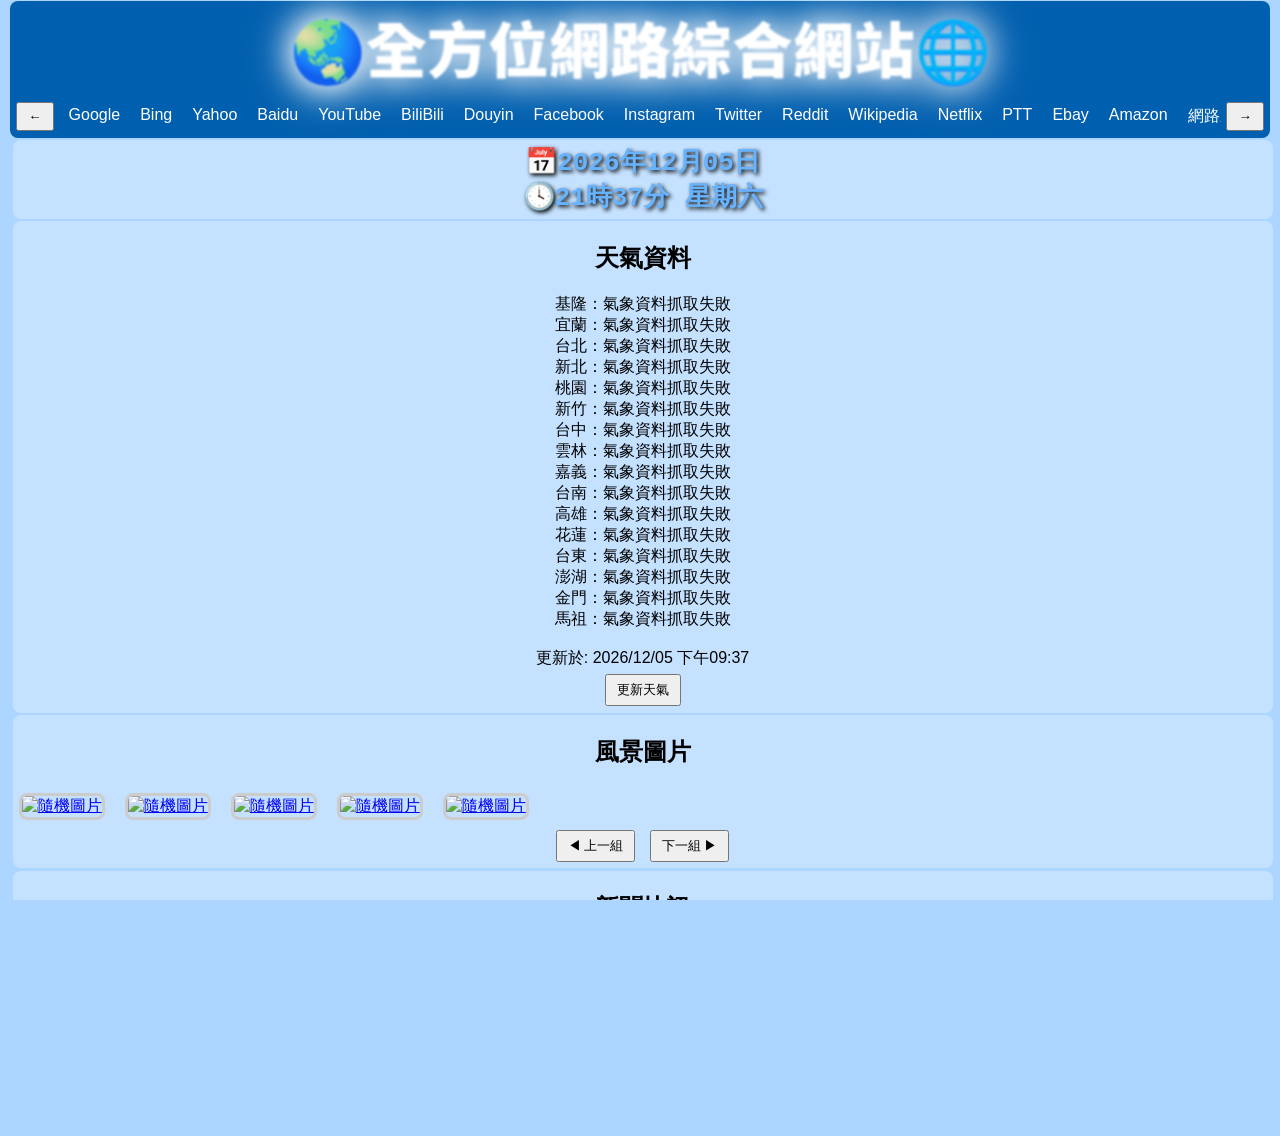
==== commit b614ca05: "Add files via upload" ====
--- a/index.html
+++ b/index.html
@@ -348,7 +348,8 @@
     { name: "網路AI聊天室", url: "aichat2.htm" },
     { name: "全方位廣播音樂播放器", url: "radio.htm" },
     { name: "全方位網路多語言翻譯", url: "translator.htm" },
-    { name: "台日風景/交通/太空影像", url: "10.htm" }
+    { name: "台日風景/交通/太空影像", url: "10.htm" },
+    { name: "全方位多國時鐘", url: "clock.htm" }
   ];
   const nav = document.getElementById('quick-links');
   links.forEach(link => {
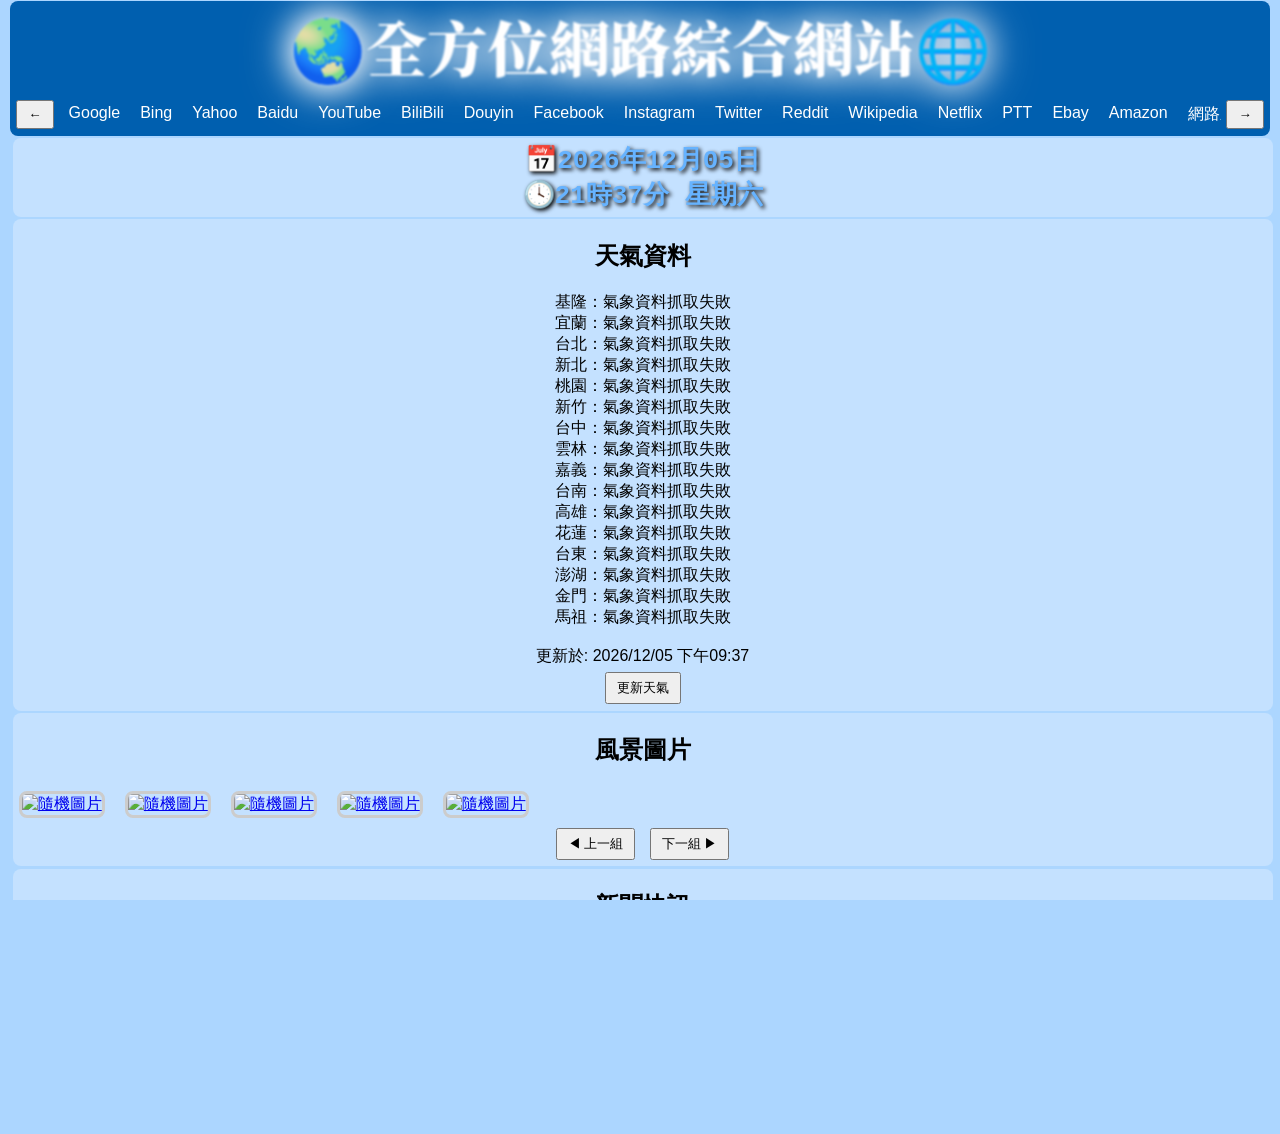
==== commit 6d97867d: "Add files via upload" ====
--- a/index.html
+++ b/index.html
@@ -349,7 +349,7 @@
     { name: "全方位廣播音樂播放器", url: "radio.htm" },
     { name: "全方位網路多語言翻譯", url: "translator.htm" },
     { name: "台日風景/交通/太空影像", url: "10.htm" },
-    { name: "全方位多國時鐘", url: "clock.htm" }
+    { name: "全方位網路世界時鐘", url: "clock/clock.htm" }
   ];
   const nav = document.getElementById('quick-links');
   links.forEach(link => {
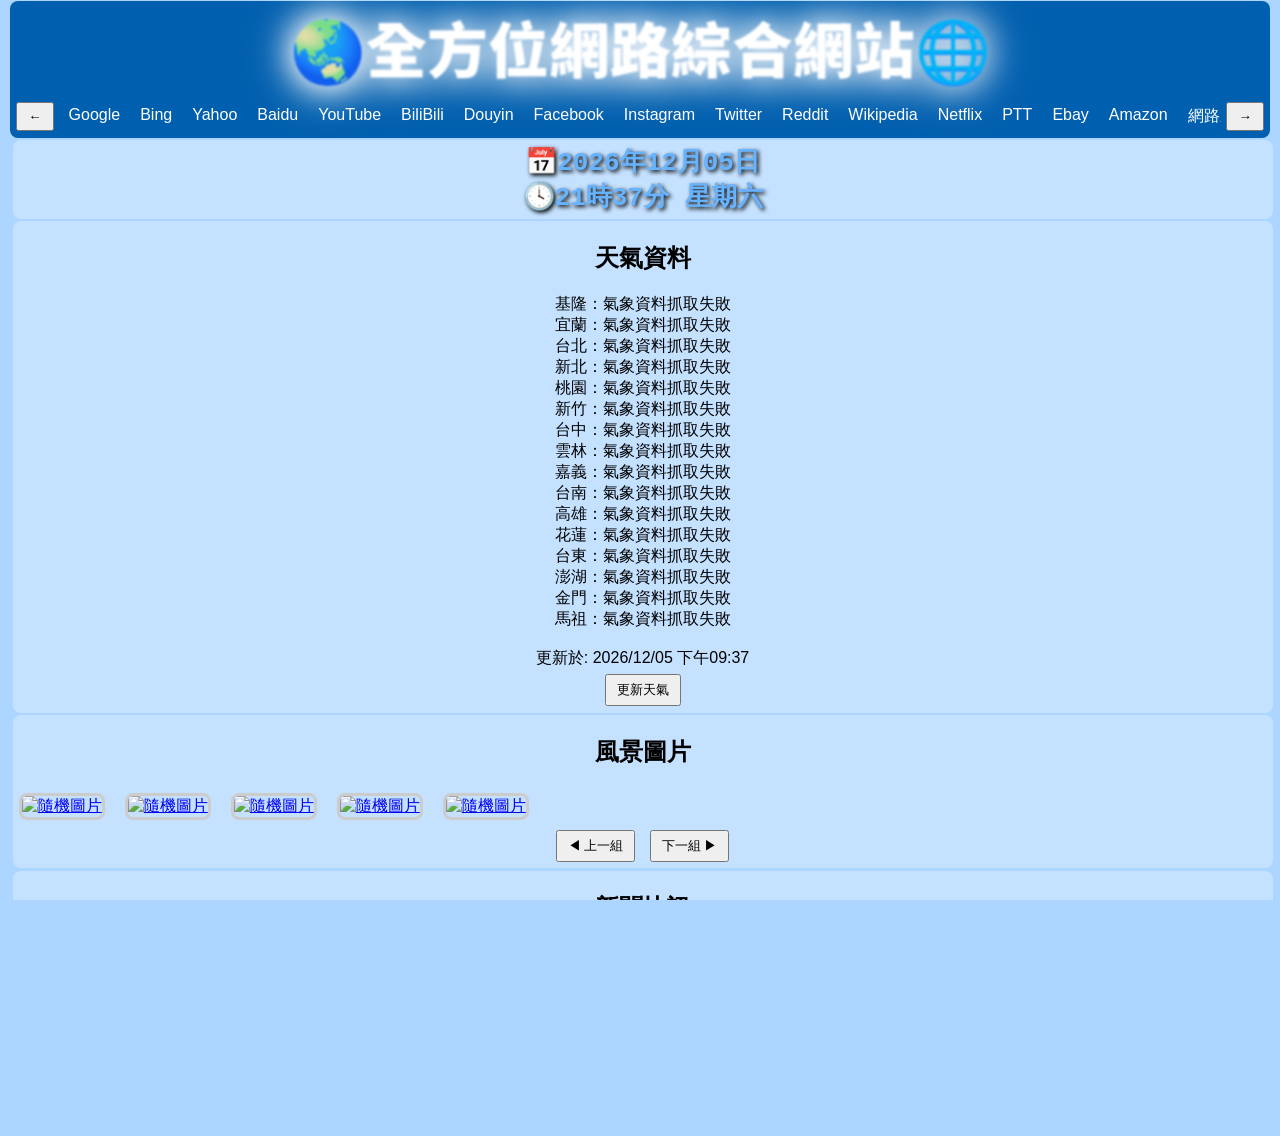
==== commit 63c830be: "Add files via upload" ====
--- a/index.html
+++ b/index.html
@@ -349,7 +349,8 @@
     { name: "全方位廣播音樂播放器", url: "radio.htm" },
     { name: "全方位網路多語言翻譯", url: "translator.htm" },
     { name: "台日風景/交通/太空影像", url: "10.htm" },
-    { name: "全方位網路世界時鐘", url: "clock/clock.htm" }
+    { name: "全方位網路世界時鐘", url: "clock/clock.htm" },
+    { name: "全方位網路綜合資訊網", url: "http://alltrendnet.netlify.app" }
   ];
   const nav = document.getElementById('quick-links');
   links.forEach(link => {
